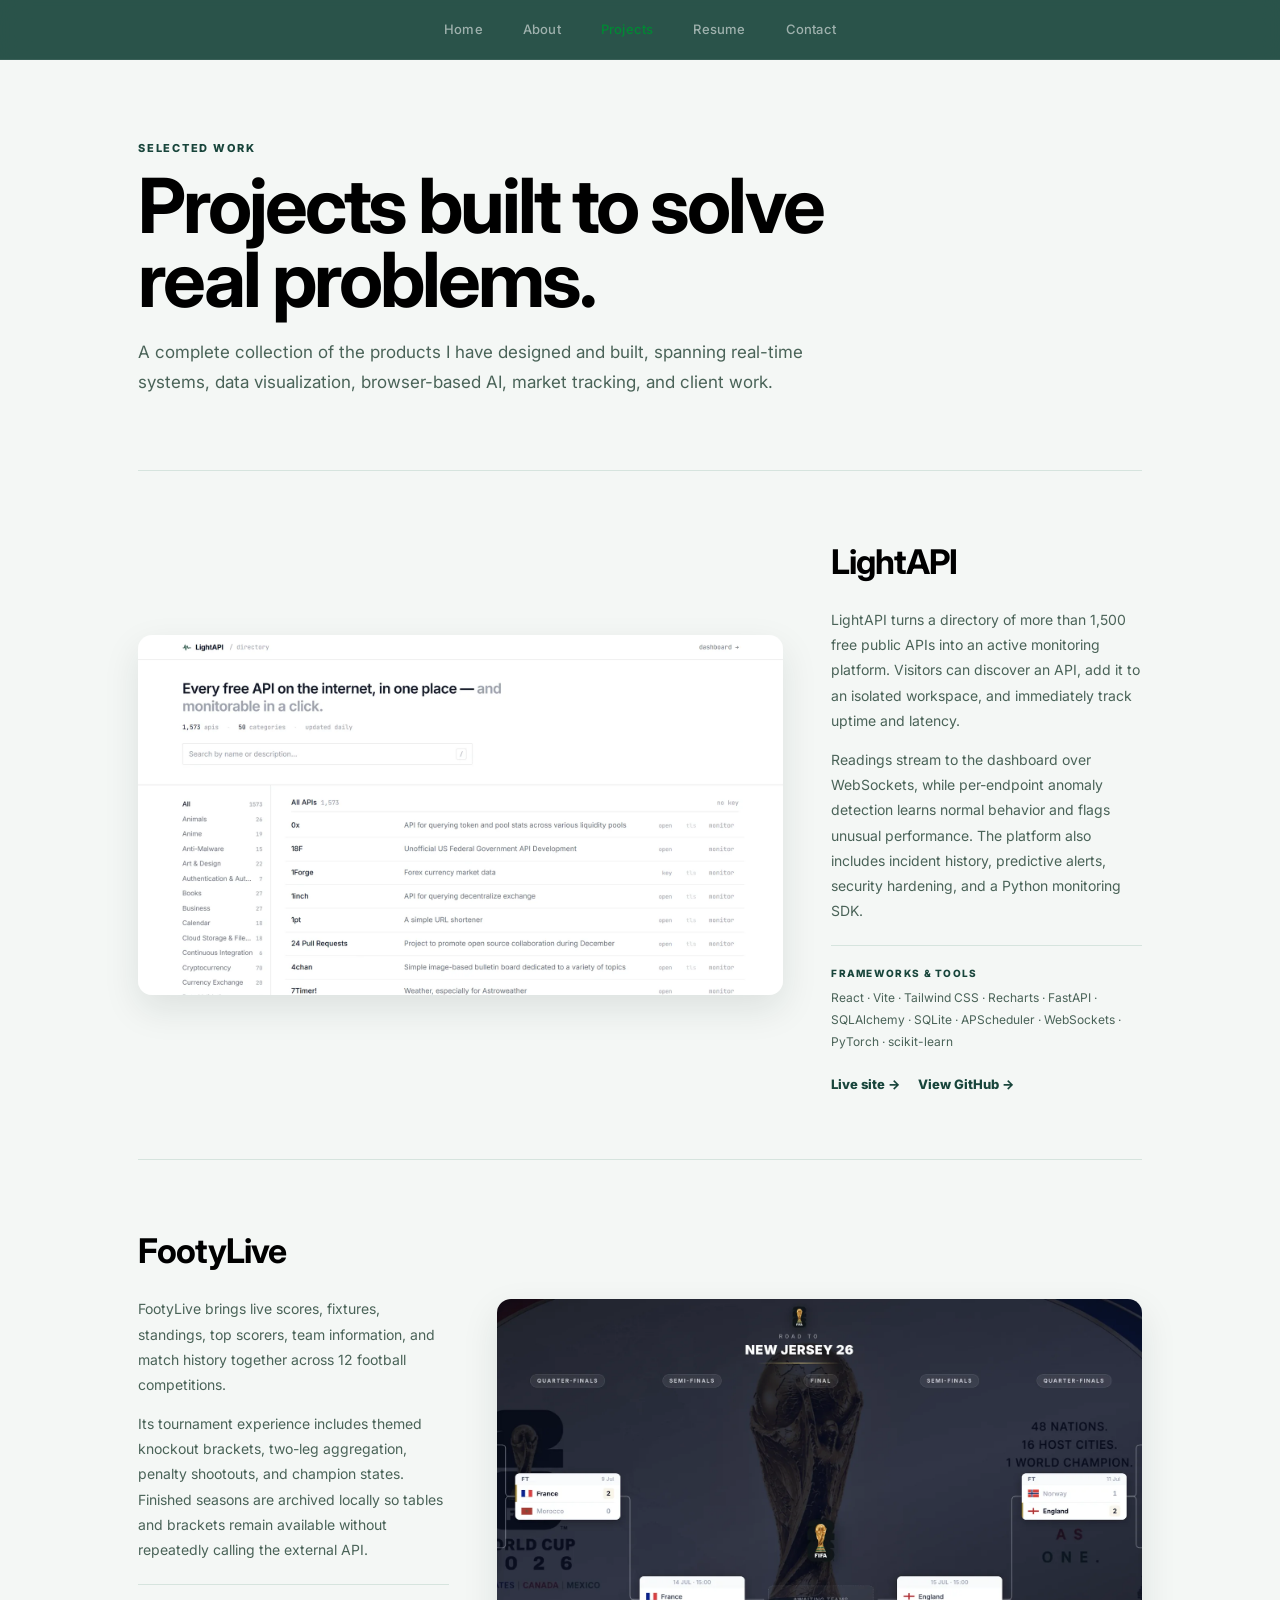
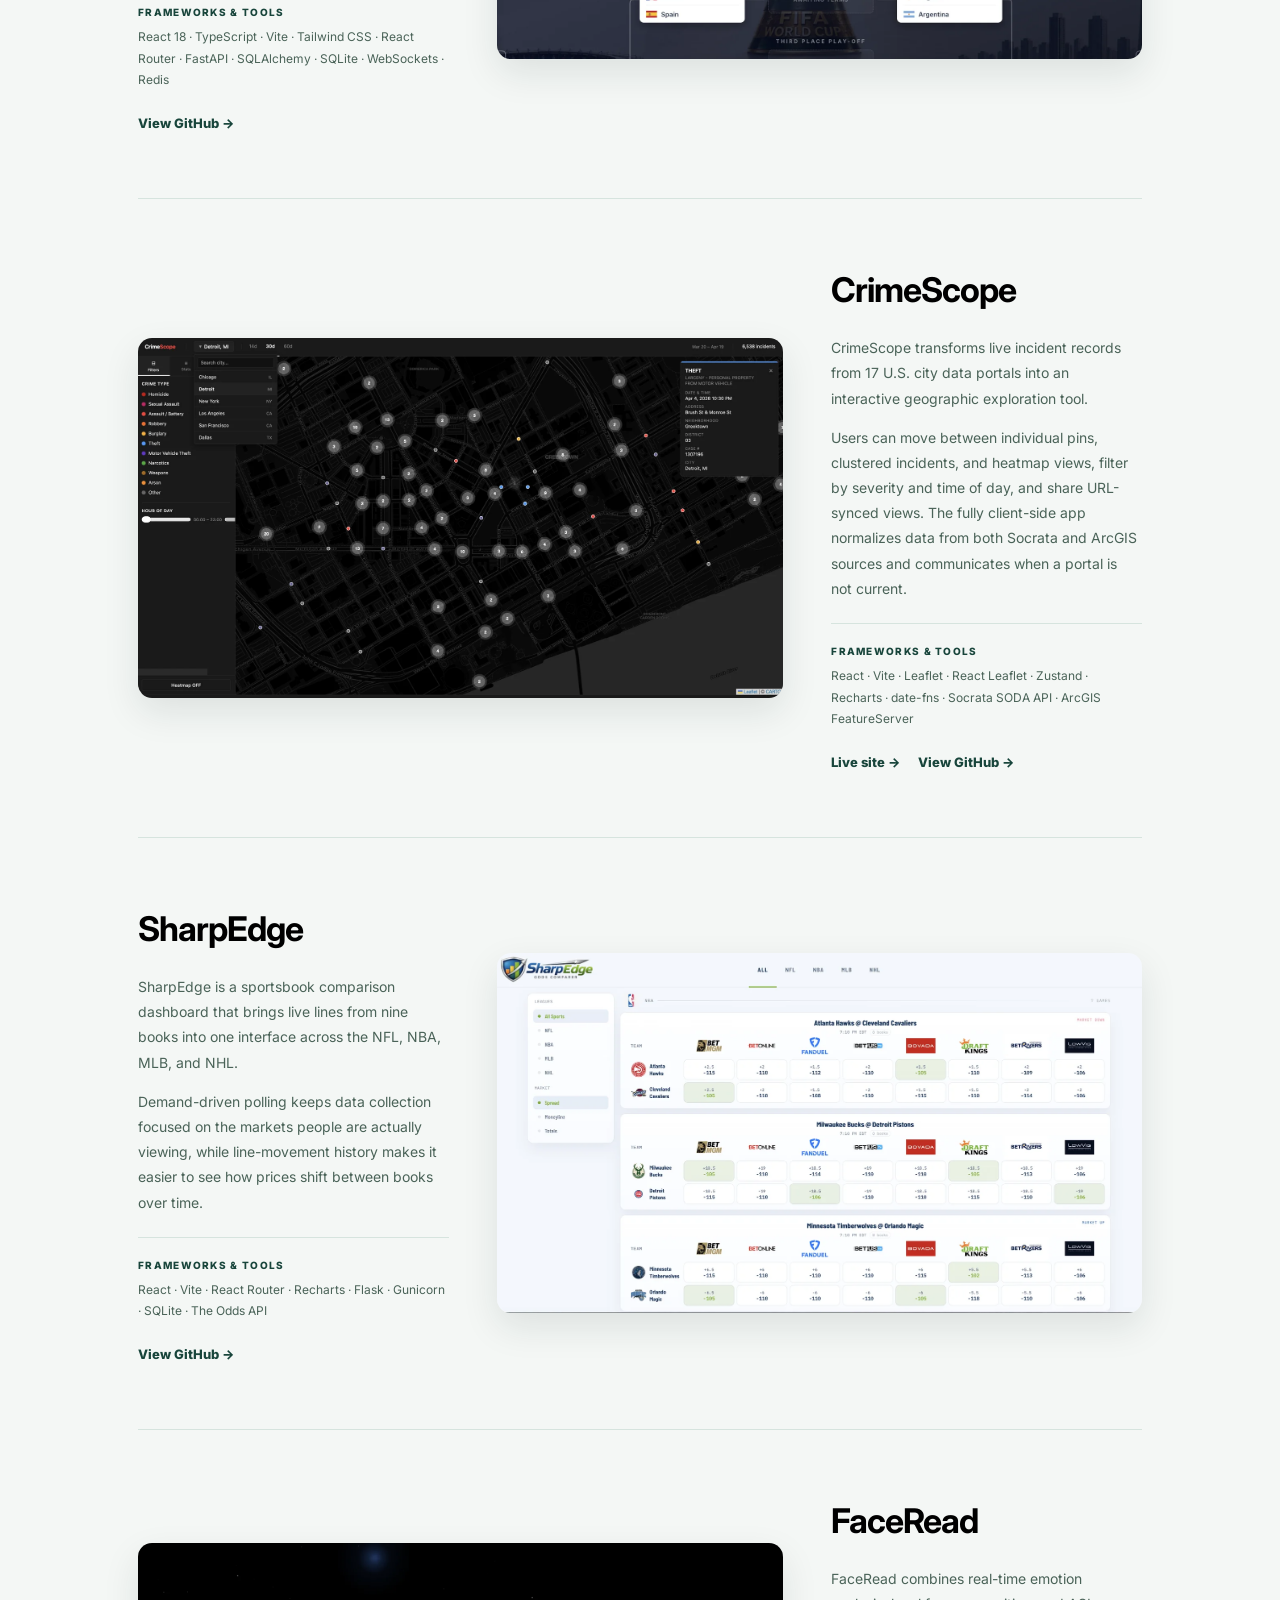
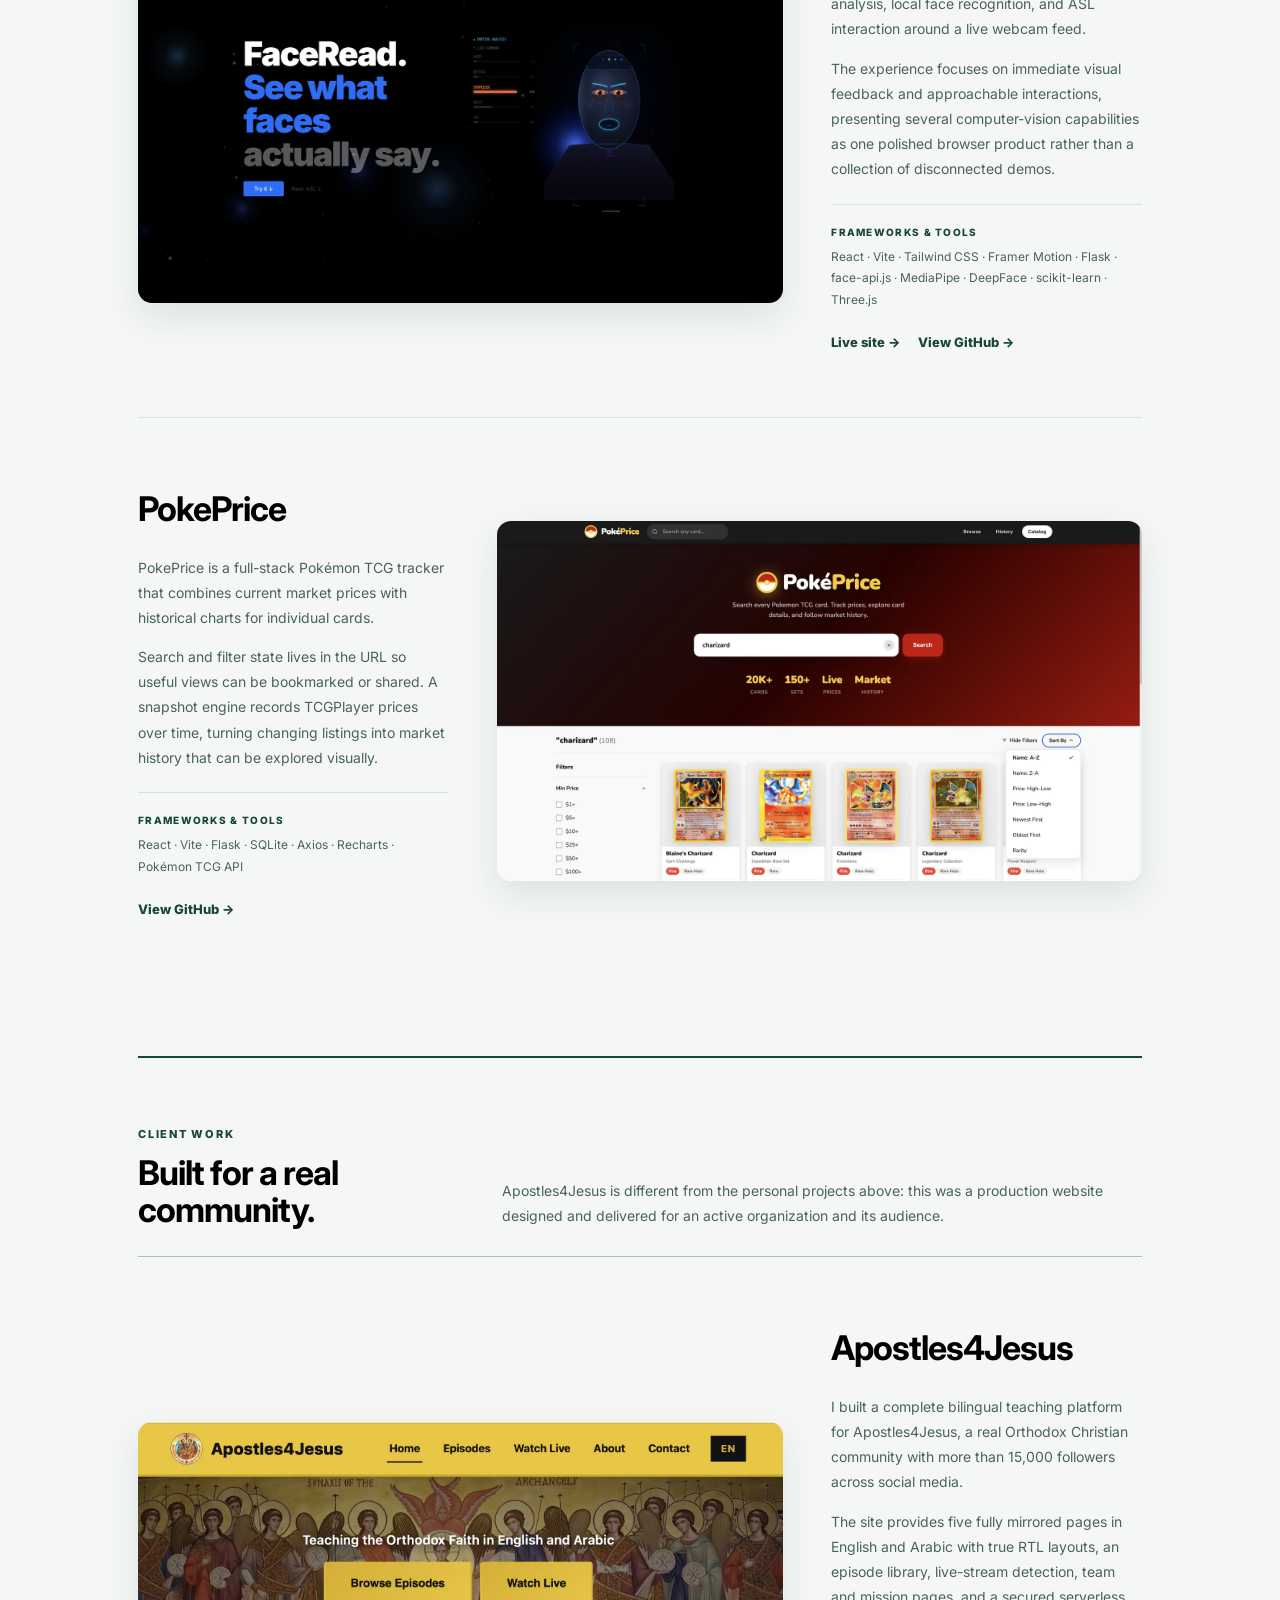
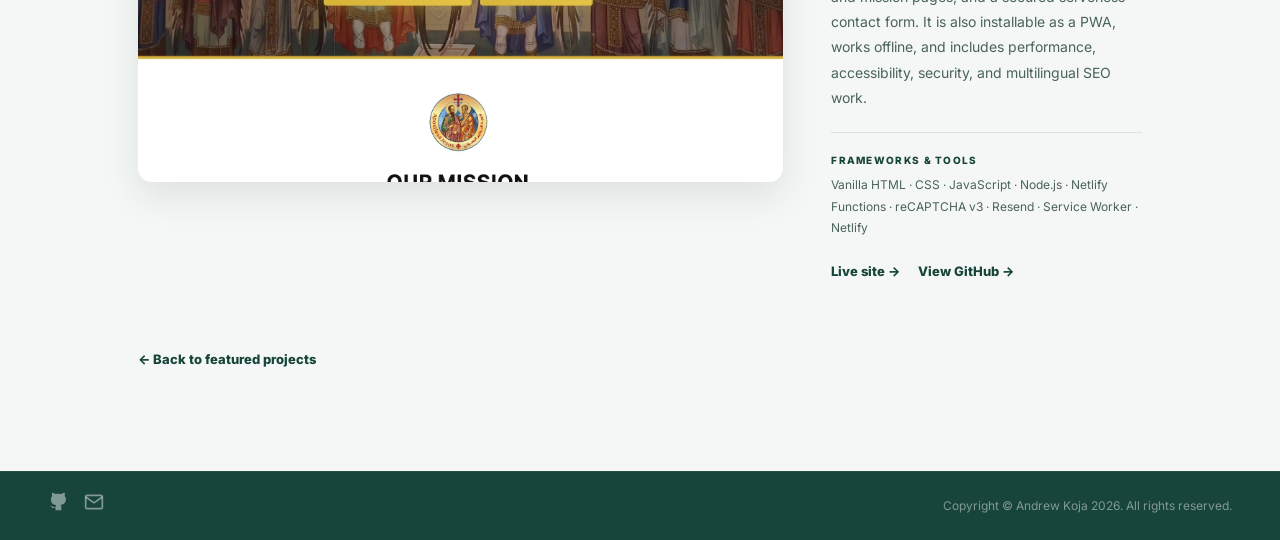
==== projects.html @ 9eedb001 "Refresh portfolio projects and resume" ====
<!DOCTYPE html>
<html lang="en">
<head>
    <meta charset="UTF-8">
    <meta name="viewport" content="width=device-width, initial-scale=1.0">
    <title>Projects | Andrew Koja</title>
    <meta name="description" content="Explore Andrew Koja's full-stack projects, including real-time monitoring, football data, crime visualization, sportsbook tools, browser-based AI, market tracking, and client work.">
    <meta property="og:type" content="website">
    <meta property="og:site_name" content="Andrew Koja Portfolio">
    <meta property="og:title" content="Projects | Andrew Koja">
    <meta property="og:description" content="Detailed case studies covering the products, technical decisions, frameworks, and tools behind Andrew Koja's work.">
    <meta property="og:image" content="https://raw.githubusercontent.com/LightAnd2/AndrewKoja/main/images/lightapi.webp">
    <meta property="og:image:alt" content="LightAPI monitoring dashboard built by Andrew Koja">
    <meta name="twitter:card" content="summary_large_image">
    <meta name="twitter:title" content="Projects | Andrew Koja">
    <meta name="twitter:description" content="Full-stack case studies spanning real-time systems, data visualization, AI, and client work.">
    <meta name="twitter:image" content="https://raw.githubusercontent.com/LightAnd2/AndrewKoja/main/images/lightapi.webp">
    <link rel="icon" type="image/svg+xml" href="favicon.svg">
    <link rel="stylesheet" href="styles.css">
    <link href="https://fonts.googleapis.com/css2?family=Inter:wght@300;400;500;600;700;800;900&display=swap" rel="stylesheet">
</head>
<body>
    <nav>
        <a href="index.html#home" class="nav-link">Home</a>
        <a href="index.html#about" class="nav-link">About</a>
        <a href="projects.html" class="nav-link active">Projects</a>
        <a href="index.html#resume" class="nav-link">Resume</a>
        <a href="index.html#contact" class="nav-link">Contact</a>
    </nav>

    <main class="projects-page">
        <div class="container">
            <header class="projects-page-intro">
                <span class="section-eyebrow">Selected work</span>
                <h1>Projects built to solve real problems.</h1>
                <p>A complete collection of the products I have designed and built, spanning real-time systems, data visualization, browser-based AI, market tracking, and client work.</p>
            </header>

            <div class="project-detail-list">
                <article class="project-detail">
                    <img src="images/lightapi.webp" alt="LightAPI public API directory and monitoring dashboard" loading="lazy" decoding="async">
                    <div class="project-detail-copy">
                        <h2>LightAPI</h2>
                        <p>LightAPI turns a directory of more than 1,500 free public APIs into an active monitoring platform. Visitors can discover an API, add it to an isolated workspace, and immediately track uptime and latency.</p>
                        <p>Readings stream to the dashboard over WebSockets, while per-endpoint anomaly detection learns normal behavior and flags unusual performance. The platform also includes incident history, predictive alerts, security hardening, and a Python monitoring SDK.</p>
                        <p class="project-stack"><strong>Frameworks &amp; tools</strong>React · Vite · Tailwind CSS · Recharts · FastAPI · SQLAlchemy · SQLite · APScheduler · WebSockets · PyTorch · scikit-learn</p>
                        <div class="project-detail-links">
                            <a href="https://lightapi.dev" target="_blank" rel="noopener">Live site &rarr;</a>
                            <a href="https://github.com/LightAnd2/LightAPI" target="_blank" rel="noopener">View GitHub &rarr;</a>
                        </div>
                    </div>
                </article>

                <article class="project-detail">
                    <img src="images/footylive.webp" alt="FootyLive World Cup knockout bracket" loading="lazy" decoding="async">
                    <div class="project-detail-copy">
                        <h2>FootyLive</h2>
                        <p>FootyLive brings live scores, fixtures, standings, top scorers, team information, and match history together across 12 football competitions.</p>
                        <p>Its tournament experience includes themed knockout brackets, two-leg aggregation, penalty shootouts, and champion states. Finished seasons are archived locally so tables and brackets remain available without repeatedly calling the external API.</p>
                        <p class="project-stack"><strong>Frameworks &amp; tools</strong>React 18 · TypeScript · Vite · Tailwind CSS · React Router · FastAPI · SQLAlchemy · SQLite · WebSockets · Redis</p>
                        <div class="project-detail-links">
                            <a href="https://github.com/LightAnd2/FootyLive" target="_blank" rel="noopener">View GitHub &rarr;</a>
                        </div>
                    </div>
                </article>

                <article class="project-detail">
                    <img src="images/crimescope.webp" alt="CrimeScope interactive crime data map" loading="lazy" decoding="async">
                    <div class="project-detail-copy">
                        <h2>CrimeScope</h2>
                        <p>CrimeScope transforms live incident records from 17 U.S. city data portals into an interactive geographic exploration tool.</p>
                        <p>Users can move between individual pins, clustered incidents, and heatmap views, filter by severity and time of day, and share URL-synced views. The fully client-side app normalizes data from both Socrata and ArcGIS sources and communicates when a portal is not current.</p>
                        <p class="project-stack"><strong>Frameworks &amp; tools</strong>React · Vite · Leaflet · React Leaflet · Zustand · Recharts · date-fns · Socrata SODA API · ArcGIS FeatureServer</p>
                        <div class="project-detail-links">
                            <a href="https://crime-scope.vercel.app" target="_blank" rel="noopener">Live site &rarr;</a>
                            <a href="https://github.com/LightAnd2/CrimeScope" target="_blank" rel="noopener">View GitHub &rarr;</a>
                        </div>
                    </div>
                </article>

                <article class="project-detail">
                    <img src="images/sharpedge.webp" alt="SharpEdge sportsbook odds dashboard" loading="lazy" decoding="async">
                    <div class="project-detail-copy">
                        <h2>SharpEdge</h2>
                        <p>SharpEdge is a sportsbook comparison dashboard that brings live lines from nine books into one interface across the NFL, NBA, MLB, and NHL.</p>
                        <p>Demand-driven polling keeps data collection focused on the markets people are actually viewing, while line-movement history makes it easier to see how prices shift between books over time.</p>
                        <p class="project-stack"><strong>Frameworks &amp; tools</strong>React · Vite · React Router · Recharts · Flask · Gunicorn · SQLite · The Odds API</p>
                        <div class="project-detail-links">
                            <a href="https://github.com/LightAnd2/SharpEdge" target="_blank" rel="noopener">View GitHub &rarr;</a>
                        </div>
                    </div>
                </article>

                <article class="project-detail">
                    <img src="images/faceread.webp" alt="FaceRead browser-based AI interface" loading="lazy" decoding="async">
                    <div class="project-detail-copy">
                        <h2>FaceRead</h2>
                        <p>FaceRead combines real-time emotion analysis, local face recognition, and ASL interaction around a live webcam feed.</p>
                        <p>The experience focuses on immediate visual feedback and approachable interactions, presenting several computer-vision capabilities as one polished browser product rather than a collection of disconnected demos.</p>
                        <p class="project-stack"><strong>Frameworks &amp; tools</strong>React · Vite · Tailwind CSS · Framer Motion · Flask · face-api.js · MediaPipe · DeepFace · scikit-learn · Three.js</p>
                        <div class="project-detail-links">
                            <a href="https://face-read.vercel.app" target="_blank" rel="noopener">Live site &rarr;</a>
                            <a href="https://github.com/LightAnd2/FaceRead" target="_blank" rel="noopener">View GitHub &rarr;</a>
                        </div>
                    </div>
                </article>

                <article class="project-detail">
                    <img src="images/pokeprice.webp" alt="PokePrice Pokemon card market tracker" loading="lazy" decoding="async">
                    <div class="project-detail-copy">
                        <h2>PokePrice</h2>
                        <p>PokePrice is a full-stack Pokémon TCG tracker that combines current market prices with historical charts for individual cards.</p>
                        <p>Search and filter state lives in the URL so useful views can be bookmarked or shared. A snapshot engine records TCGPlayer prices over time, turning changing listings into market history that can be explored visually.</p>
                        <p class="project-stack"><strong>Frameworks &amp; tools</strong>React · Vite · Flask · SQLite · Axios · Recharts · Pokémon TCG API</p>
                        <div class="project-detail-links">
                            <a href="https://github.com/LightAnd2/PokePrice" target="_blank" rel="noopener">View GitHub &rarr;</a>
                        </div>
                    </div>
                </article>

                <div class="client-work-heading">
                    <span class="section-eyebrow">Client work</span>
                    <h2>Built for a real community.</h2>
                    <p>Apostles4Jesus is different from the personal projects above: this was a production website designed and delivered for an active organization and its audience.</p>
                </div>

                <article class="project-detail client-work">
                    <img src="images/apostles4jesus.webp" alt="Apostles4Jesus bilingual Orthodox teaching website" loading="lazy" decoding="async">
                    <div class="project-detail-copy">
                        <h2>Apostles4Jesus</h2>
                        <p>I built a complete bilingual teaching platform for Apostles4Jesus, a real Orthodox Christian community with more than 15,000 followers across social media.</p>
                        <p>The site provides five fully mirrored pages in English and Arabic with true RTL layouts, an episode library, live-stream detection, team and mission pages, and a secured serverless contact form. It is also installable as a PWA, works offline, and includes performance, accessibility, security, and multilingual SEO work.</p>
                        <p class="project-stack"><strong>Frameworks &amp; tools</strong>Vanilla HTML · CSS · JavaScript · Node.js · Netlify Functions · reCAPTCHA v3 · Resend · Service Worker · Netlify</p>
                        <div class="project-detail-links">
                            <a href="https://apostles4jesus.com" target="_blank" rel="noopener">Live site &rarr;</a>
                            <a href="https://github.com/LightAnd2/A4J" target="_blank" rel="noopener">View GitHub &rarr;</a>
                        </div>
                    </div>
                </article>
            </div>

            <a href="index.html#projects" class="back-home-link">&larr; Back to featured projects</a>
        </div>
    </main>

    <footer>
        <div class="footer-socials">
            <a href="https://github.com/LightAnd2" target="_blank" rel="noopener" aria-label="GitHub">
                <svg width="20" height="20" viewBox="0 0 24 24" fill="currentColor"><path d="M9 19c-5 1.5-5-2.5-7-3m14 6v-3.87a3.37 3.37 0 0 0-.94-2.61c3.14-.35 6.44-1.54 6.44-7A5.44 5.44 0 0 0 20 4.77 5.07 5.07 0 0 0 19.91 1S18.73.65 16 2.48a13.38 13.38 0 0 0-7 0C6.27.65 5.09 1 5.09 1A5.07 5.07 0 0 0 5 4.77a5.44 5.44 0 0 0-1.5 3.78c0 5.42 3.3 6.61 6.44 7A3.37 3.37 0 0 0 9 18.13V22"/></svg>
            </a>
            <a href="mailto:kojaandrew0@gmail.com" aria-label="Email">
                <svg width="20" height="20" viewBox="0 0 24 24" fill="none" stroke="currentColor" stroke-width="2"><path d="M4 4h16c1.1 0 2 .9 2 2v12c0 1.1-.9 2-2 2H4c-1.1 0-2-.9-2-2V6c0-1.1.9-2 2-2z"/><polyline points="22,6 12,13 2,6"/></svg>
            </a>
        </div>
        <p>Copyright &copy; Andrew Koja 2026. All rights reserved.</p>
    </footer>

    <script>window.va = window.va || function () { (window.vaq = window.vaq || []).push(arguments); };</script>
    <script defer src="/_vercel/insights/script.js"></script>
</body>
</html>
---- styles.css ----
* {
    margin: 0;
    padding: 0;
    box-sizing: border-box;
}

:root {
    --bg: #ffffff;
    --surface: #f4f7f5;
    --border: #d6e4de;
    --text: #000000;
    --muted: #4a6358;
    --soft: #8aab9e;
    --accent: #18453b;
    --accent-light: #008934;
    --accent-mid: #0b9a6d;
    --accent-bright: #7bbd00;
    --hero-bg: #18453b;
    --dark-section: #18453b;
}

html { scroll-behavior: smooth; }

body {
    font-family: 'Inter', -apple-system, sans-serif;
    background: var(--bg);
    color: var(--text);
    line-height: 1.6;
    -webkit-font-smoothing: antialiased;
}

nav {
    position: fixed;
    top: 0;
    width: 100%;
    display: flex;
    justify-content: center;
    align-items: center;
    gap: 40px;
    padding: 0 48px;
    height: 60px;
    background: rgba(24, 69, 59, 0.92);
    backdrop-filter: blur(14px);
    border-bottom: 1px solid rgba(255,255,255,0.08);
    z-index: 100;
}

.nav-link {
    font-size: 13px;
    font-weight: 500;
    color: rgba(255,255,255,0.55);
    text-decoration: none;
    transition: color 0.15s;
    letter-spacing: 0.2px;
}

.nav-link:hover { color: #fff; }
.nav-link.active { color: var(--accent-light); }

.hero {
    position: relative;
    height: 85vh;
    display: flex;
    align-items: center;
    justify-content: center;
    background: var(--dark-section);
    overflow: hidden;
}

.hero-orb {
    position: absolute;
    border-radius: 50%;
    filter: blur(90px);
    opacity: 0.28;
    pointer-events: none;
}

.hero-orb-1 {
    width: 560px;
    height: 560px;
    background: radial-gradient(circle, #0b9a6d, transparent 70%);
    top: -140px;
    right: -80px;
    animation: orb-drift-1 12s ease-in-out infinite;
}

.hero-orb-2 {
    width: 480px;
    height: 480px;
    background: radial-gradient(circle, #008934, transparent 70%);
    bottom: -100px;
    left: -60px;
    animation: orb-drift-2 15s ease-in-out infinite;
}

.hero-orb-3 {
    width: 320px;
    height: 320px;
    background: radial-gradient(circle, #7bbd00, transparent 70%);
    top: 50%;
    left: 50%;
    transform: translate(-50%, -50%);
    animation: orb-drift-3 10s ease-in-out infinite;
    opacity: 0.12;
}

@keyframes orb-drift-1 {
    0%, 100% { transform: translate(0, 0) scale(1); }
    40%       { transform: translate(-40px, 50px) scale(1.08); }
    70%       { transform: translate(30px, -30px) scale(0.94); }
}

@keyframes orb-drift-2 {
    0%, 100% { transform: translate(0, 0) scale(1); }
    35%       { transform: translate(50px, -40px) scale(1.1); }
    65%       { transform: translate(-25px, 30px) scale(0.92); }
}

@keyframes orb-drift-3 {
    0%, 100% { transform: translate(-50%, -50%) scale(1); }
    50%       { transform: translate(-50%, -50%) scale(1.3); }
}

.cursor {
    display: inline-block;
    color: var(--accent-light);
    font-weight: 300;
    animation: blink 0.75s step-end infinite;
    margin-left: 1px;
}

@keyframes blink {
    0%, 100% { opacity: 1; }
    50%       { opacity: 0; }
}

.hero-content {
    position: relative;
    z-index: 1;
    text-align: center;
    padding: 0 24px;
}

.hero-greeting {
    font-size: clamp(36px, 5vw, 64px);
    font-weight: 700;
    color: #fff;
    margin-bottom: 4px;
    letter-spacing: -1.5px;
    line-height: 1.1;
}

.accent { color: var(--accent-light); }

.hero-title {
    font-size: clamp(36px, 5vw, 64px);
    font-weight: 700;
    color: #fff;
    margin-bottom: 44px;
    letter-spacing: -1.5px;
    line-height: 1.1;
}

.hero-btn {
    display: inline-block;
    font-size: 14px;
    font-weight: 600;
    color: var(--accent-light);
    text-decoration: none;
    border: 1.5px solid var(--accent-light);
    padding: 12px 32px;
    border-radius: 4px;
    transition: background 0.2s, color 0.2s;
    letter-spacing: 0.2px;
}

.hero-btn:hover {
    background: var(--accent-light);
    color: #fff;
}

.container {
    max-width: 1100px;
    margin: 0 auto;
    padding: 0 48px;
}

.section-title {
    font-size: 36px;
    font-weight: 800;
    letter-spacing: -1px;
    margin-bottom: 48px;
    display: flex;
    align-items: center;
    gap: 14px;
}

.about {
    padding: 100px 0;
    background: var(--surface);
}

.about-statement {
    font-size: 17px;
    font-weight: 400;
    line-height: 1.85;
    color: var(--muted);
    max-width: 680px;
    margin-bottom: 56px;
}

.about-statement em {
    font-style: normal;
    font-weight: 600;
    color: var(--text);
}

.about-stats {
    display: grid;
    grid-template-columns: repeat(4, 1fr);
    gap: 16px;
    margin-bottom: 72px;
}

.stat-card {
    background: var(--surface);
    border: 1px solid var(--border);
    border-radius: 14px;
    padding: 28px 24px;
}

.stat-num {
    font-size: 36px;
    font-weight: 900;
    letter-spacing: -1.5px;
    color: var(--accent);
    display: block;
    margin-bottom: 4px;
}

.stat-label {
    font-size: 13px;
    color: var(--muted);
    font-weight: 500;
}

.skills-section {
    display: flex;
    flex-direction: column;
    gap: 32px;
}

.skill-group-label {
    display: block;
    font-size: 11px;
    font-weight: 700;
    letter-spacing: 1.5px;
    text-transform: uppercase;
    color: var(--soft);
    margin-bottom: 14px;
}

.skills-row {
    display: flex;
    flex-wrap: wrap;
    gap: 10px;
}

.skill-card {
    display: flex;
    align-items: center;
    gap: 10px;
    padding: 10px 16px;
    background: var(--surface);
    border: 1px solid var(--border);
    border-radius: 8px;
    transition: transform 0.15s, border-color 0.15s;
}

.skill-card:hover {
    transform: translateY(-2px);
    border-color: var(--accent);
}

.skill-card img {
    width: 22px;
    height: 22px;
}

.skill-card span {
    font-size: 13px;
    font-weight: 600;
    color: var(--text);
}

.projects {
    padding: 100px 0;
    background: var(--surface);
}

.projects-heading {
    display: grid;
    grid-template-columns: 1fr minmax(280px, 480px);
    gap: 48px;
    align-items: end;
    margin-bottom: 36px;
}

.projects-heading .section-title { margin-bottom: 0; }

.section-eyebrow {
    display: block;
    margin-bottom: 8px;
    color: var(--accent);
    font-size: 11px;
    font-weight: 800;
    letter-spacing: 0.16em;
    text-transform: uppercase;
}

.projects-heading p {
    color: var(--muted);
    font-size: 15px;
    line-height: 1.7;
}

.featured-work {
    width: 100%;
    max-width: 1100px;
    margin: 0 auto;
    padding: 0 48px;
}

.featured-list {
    display: flex;
    flex-direction: column;
    gap: 72px;
}

.featured-project {
    display: grid;
    grid-template-columns: minmax(0, 1.35fr) minmax(260px, 0.65fr);
    gap: 48px;
    align-items: center;
    padding-top: 36px;
    border-top: 1px solid var(--border);
}

.featured-project:nth-child(even) {
    grid-template-columns: minmax(260px, 0.65fr) minmax(0, 1.35fr);
}

.featured-project:nth-child(even) img { order: 2; }
.featured-project:nth-child(even) .featured-project-copy { order: 1; }

.featured-project img {
    width: 100%;
    height: 360px;
    border-radius: 14px;
    object-fit: cover;
    object-position: top;
    display: block;
    box-shadow: 0 16px 40px rgba(22, 42, 36, 0.12);
}

.featured-project-copy {
    display: flex;
    flex-direction: column;
    align-items: flex-start;
    gap: 14px;
}

.featured-project-copy h3 {
    font-size: clamp(28px, 3vw, 40px);
    font-weight: 800;
    color: var(--text);
    letter-spacing: -1px;
    line-height: 1;
}

.featured-project-copy p {
    font-size: 14px;
    color: var(--muted);
    line-height: 1.8;
}

.featured-project-copy > a,
.card-links a {
    font-size: 13px;
    font-weight: 700;
    color: var(--accent);
    text-decoration: none;
    transition: opacity 0.15s;
}

.featured-project-copy > a:hover,
.card-links a:hover { opacity: 0.7; }

.card-links {
    display: flex;
    gap: 14px;
    margin-top: 2px;
}

.all-projects-link {
    display: inline-flex;
    align-items: center;
    gap: 12px;
    margin-top: 54px;
    color: var(--accent);
    font-size: 14px;
    font-weight: 800;
    text-decoration: none;
}

.all-projects-link span {
    transition: transform 0.2s ease;
}

.all-projects-link:hover span { transform: translateX(5px); }

.projects-page {
    min-height: 100vh;
    padding: 140px 0 100px;
    background: var(--surface);
}

.projects-page-intro {
    max-width: 720px;
    margin-bottom: 72px;
}

.projects-page-intro h1 {
    margin: 10px 0 20px;
    font-size: clamp(44px, 7vw, 76px);
    line-height: 0.98;
    letter-spacing: -3px;
}

.projects-page-intro p {
    color: var(--muted);
    font-size: 17px;
    line-height: 1.8;
}

.project-detail-list {
    display: flex;
    flex-direction: column;
}

.project-detail {
    display: grid;
    grid-template-columns: minmax(0, 1.35fr) minmax(260px, 0.65fr);
    gap: 48px;
    align-items: center;
    padding: 64px 0;
    border-top: 1px solid var(--border);
}

.project-detail:nth-of-type(even) {
    grid-template-columns: minmax(260px, 0.65fr) minmax(0, 1.35fr);
}

.project-detail:nth-of-type(even) img { order: 2; }
.project-detail:nth-of-type(even) .project-detail-copy { order: 1; }

.project-detail img {
    width: 100%;
    height: 360px;
    border-radius: 14px;
    object-fit: cover;
    object-position: top;
    justify-self: center;
    box-shadow: 0 14px 36px rgba(22, 42, 36, 0.1);
}

.client-work-heading {
    display: grid;
    grid-template-columns: minmax(260px, 0.65fr) minmax(0, 1.35fr);
    column-gap: 56px;
    align-items: end;
    margin-top: 72px;
    padding: 68px 0 28px;
    border-top: 2px solid var(--accent);
}

.client-work-heading .section-eyebrow {
    grid-column: 1;
    margin-bottom: 10px;
}

.client-work-heading h2 {
    grid-column: 1;
    font-size: 34px;
    line-height: 1.1;
    letter-spacing: -1px;
}

.client-work-heading p {
    grid-column: 2;
    grid-row: 1 / span 2;
    color: var(--muted);
    font-size: 14px;
    line-height: 1.8;
}

.project-detail.client-work {
    border-top-color: rgba(24, 69, 59, 0.32);
}

.project-detail-copy h2 {
    margin: 0 0 18px;
    font-size: 34px;
    letter-spacing: -1px;
}

.project-detail-copy p {
    margin-bottom: 14px;
    color: var(--muted);
    font-size: 14px;
    line-height: 1.8;
}

.project-detail-copy .project-stack {
    margin: 22px 0;
    padding-top: 18px;
    border-top: 1px solid var(--border);
    color: var(--muted);
    font-size: 12px;
    line-height: 1.8;
}

.project-stack strong {
    display: block;
    margin-bottom: 5px;
    color: var(--accent);
    font-size: 10px;
    font-weight: 800;
    letter-spacing: 0.13em;
    text-transform: uppercase;
}

.project-detail-links {
    display: flex;
    gap: 18px;
}

.project-detail-links a,
.back-home-link {
    color: var(--accent);
    font-size: 13px;
    font-weight: 800;
    text-decoration: none;
}

.resume-section {
    padding: 100px 0;
    background: var(--surface);
}

.resume-embed-wrap {
    width: 100%;
    height: 860px;
    border-radius: 12px;
    overflow: hidden;
    border: 1px solid var(--border);
    margin-bottom: 28px;
    box-shadow: 0 4px 24px rgba(0,0,0,0.07);
}

.resume-embed {
    width: 100%;
    height: 100%;
    border: none;
    display: block;
}

.resume-download-btn {
    display: inline-block;
    font-size: 14px;
    font-weight: 700;
    color: #fff;
    background: var(--accent);
    text-decoration: none;
    padding: 14px 32px;
    border-radius: 8px;
    transition: opacity 0.15s;
    letter-spacing: -0.2px;
}

.resume-download-btn:hover { opacity: 0.75; }

.contact {
    background: var(--dark-section);
    padding: 100px 0;
}

.contact-title {
    color: #fff;
}

.contact-inner {
    display: grid;
    grid-template-columns: 1fr 1fr;
    gap: 64px;
    align-items: start;
    margin-top: 0;
}

.contact-form {
    display: flex;
    flex-direction: column;
    gap: 12px;
}

.form-row {
    display: grid;
    grid-template-columns: 1fr 1fr;
    gap: 12px;
}

.contact-form input,
.contact-form textarea {
    width: 100%;
    background: rgba(255,255,255,0.08);
    border: 1px solid rgba(255,255,255,0.15);
    border-radius: 8px;
    padding: 12px 16px;
    font-size: 14px;
    font-family: inherit;
    color: #fff;
    outline: none;
    transition: border-color 0.15s;
}

.contact-form input::placeholder,
.contact-form textarea::placeholder {
    color: rgba(255,255,255,0.3);
}

.contact-form input:focus,
.contact-form textarea:focus {
    border-color: rgba(255,255,255,0.3);
}

.contact-form textarea { resize: vertical; }

.contact-form button {
    background: var(--accent-light);
    color: #fff;
    border: none;
    border-radius: 8px;
    padding: 13px 28px;
    font-size: 14px;
    font-weight: 700;
    font-family: inherit;
    cursor: pointer;
    transition: opacity 0.15s;
    align-self: flex-start;
}

.contact-form button:hover { opacity: 0.85; }

.contact-aside {
    padding-top: 4px;
}

.contact-aside p {
    font-size: 16px;
    color: #888;
    line-height: 1.75;
    margin-bottom: 28px;
    max-width: 360px;
}

.contact-links {
    display: flex;
    flex-direction: column;
    gap: 10px;
}

.contact-links a {
    font-size: 14px;
    font-weight: 500;
    color: #fff;
    text-decoration: none;
    transition: color 0.15s;
    display: flex;
    align-items: center;
    gap: 10px;
}

.contact-links a:hover { color: rgba(255,255,255,0.55); }

footer {
    background: var(--dark-section);
    border-top: 1px solid rgba(255,255,255,0.06);
    padding: 20px 48px;
    display: flex;
    justify-content: space-between;
    align-items: center;
}

footer p {
    font-size: 12px;
    color: rgba(255,255,255,0.45);
}

.footer-socials {
    display: flex;
    gap: 16px;
}

.footer-socials a {
    color: rgba(255,255,255,0.45);
    transition: color 0.15s;
}

.footer-socials a:hover { color: #fff; }

@media (max-width: 768px) {
    nav { gap: 24px; padding: 0 20px; }

    .container { padding: 0 20px; }

    .about { padding: 72px 0; }

    .about-grid {
        grid-template-columns: 1fr;
        gap: 36px;
    }

    .about-img { max-width: 100%; height: 260px; }

    .skills-grid { grid-template-columns: repeat(3, 1fr); }

    .projects { padding: 72px 0; }

    .projects-heading {
        grid-template-columns: 1fr;
        gap: 14px;
        margin-bottom: 28px;
    }

    .featured-work { padding: 0 20px; }

    .featured-list { gap: 56px; }

    .featured-project,
    .featured-project:nth-child(even) {
        grid-template-columns: 1fr;
        gap: 24px;
    }

    .featured-project:nth-child(even) img,
    .featured-project:nth-child(even) .featured-project-copy { order: initial; }

    .featured-project img { height: 230px; }

    .projects-page { padding: 110px 0 72px; }

    .projects-page-intro { margin-bottom: 44px; }

    .project-detail,
    .project-detail:nth-of-type(even) {
        grid-template-columns: 1fr;
        gap: 28px;
        padding: 46px 0;
    }

    .project-detail:nth-of-type(even) img,
    .project-detail:nth-of-type(even) .project-detail-copy { order: initial; }

    .project-detail img {
        height: 230px;
    }

    .client-work-heading {
        grid-template-columns: 1fr;
        gap: 12px;
        margin-top: 44px;
        padding: 48px 0 20px;
    }

    .client-work-heading .section-eyebrow,
    .client-work-heading h2,
    .client-work-heading p {
        grid-column: 1;
        grid-row: auto;
    }

    .resume-section { padding: 72px 0; }

    .resume-embed-wrap { height: 500px; }

    .contact { padding: 72px 0; }

    .contact-inner {
        grid-template-columns: 1fr;
        gap: 40px;
    }

    .form-row { grid-template-columns: 1fr; }

    footer {
        flex-direction: column;
        gap: 12px;
        text-align: center;
        padding: 20px;
    }
}
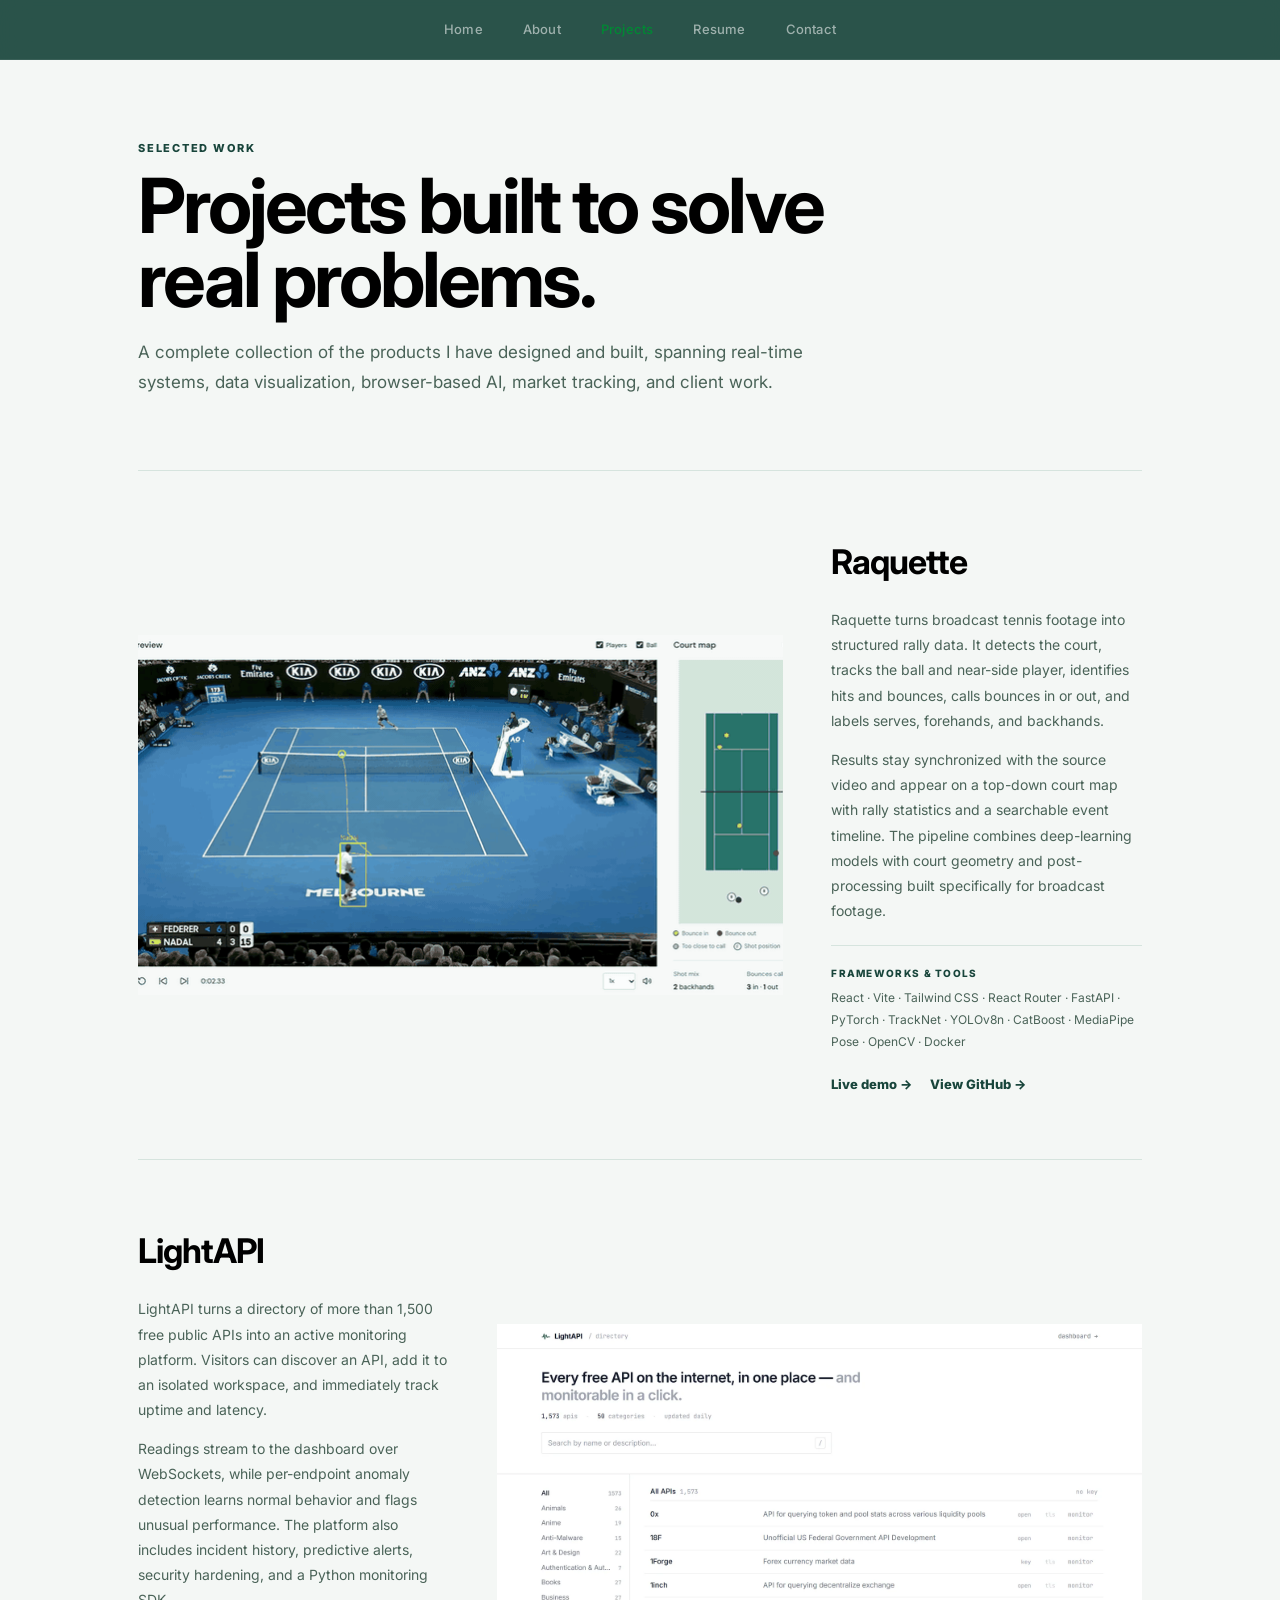
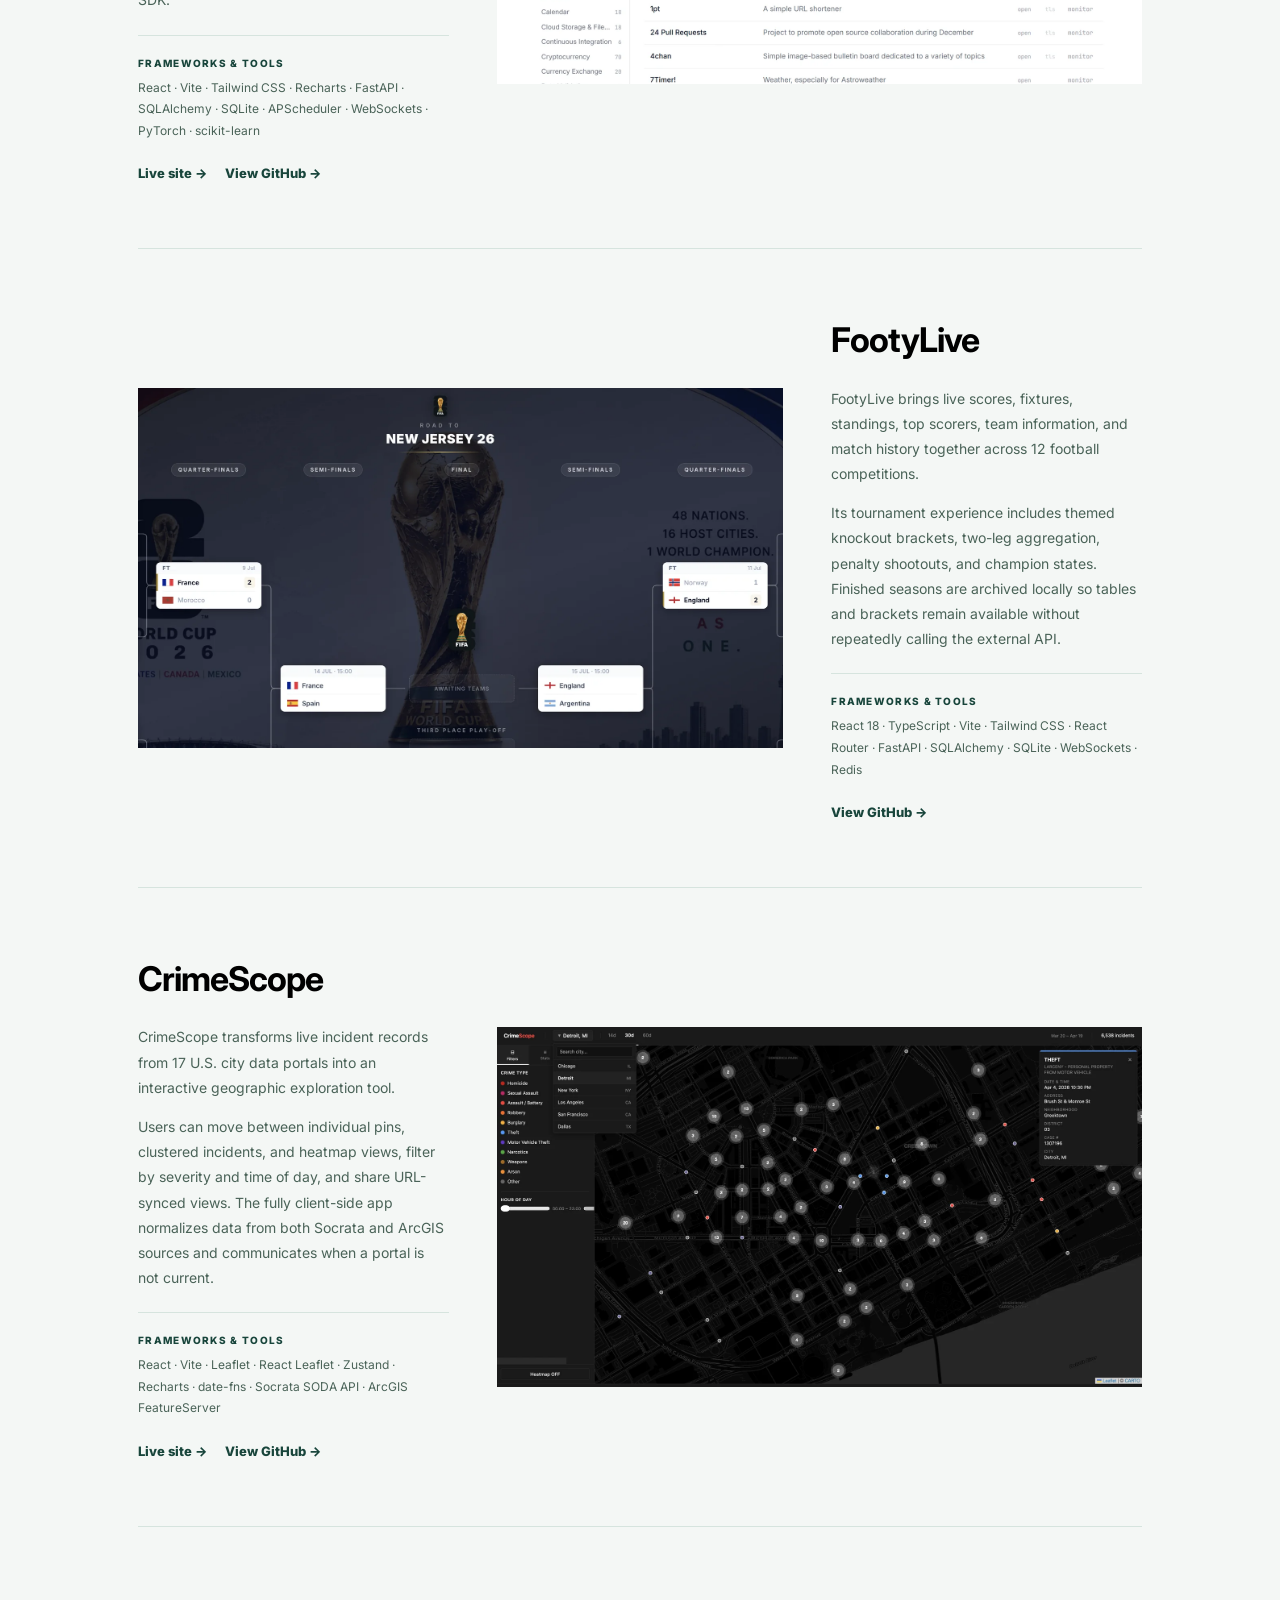
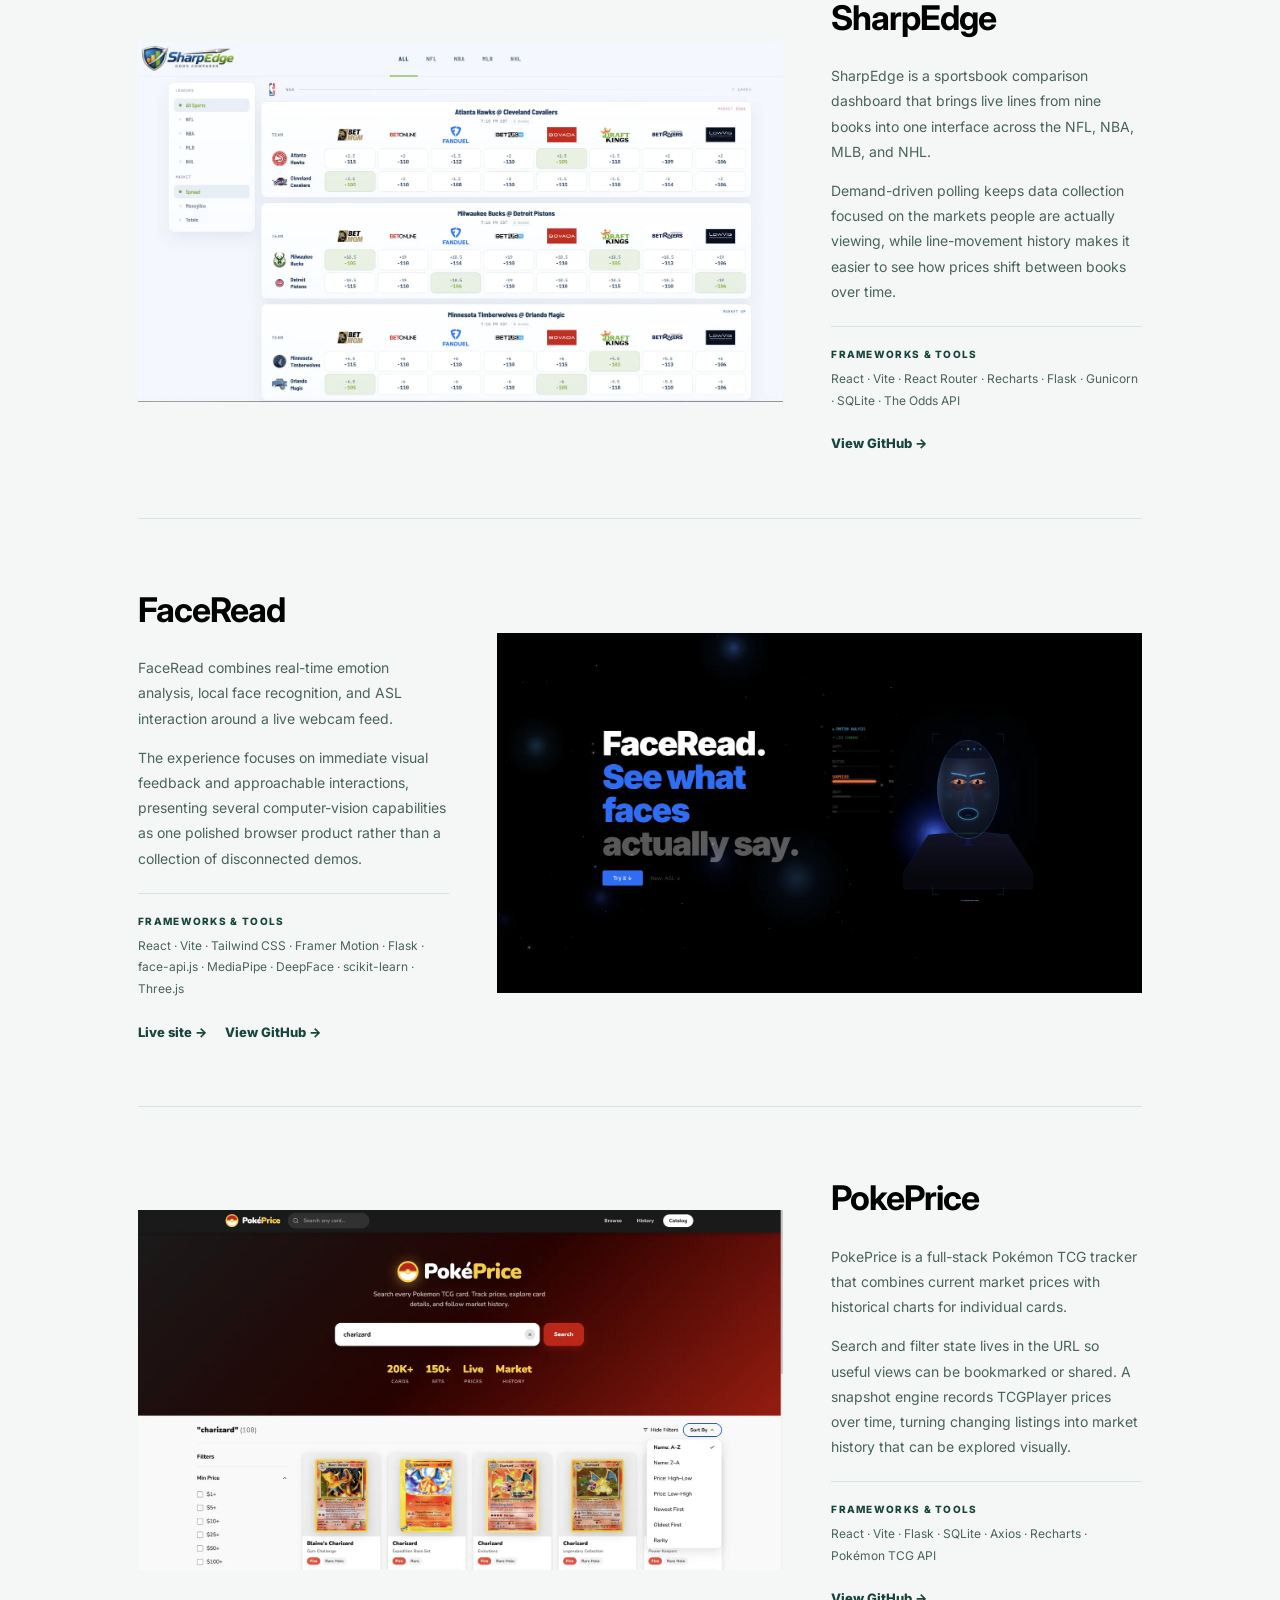
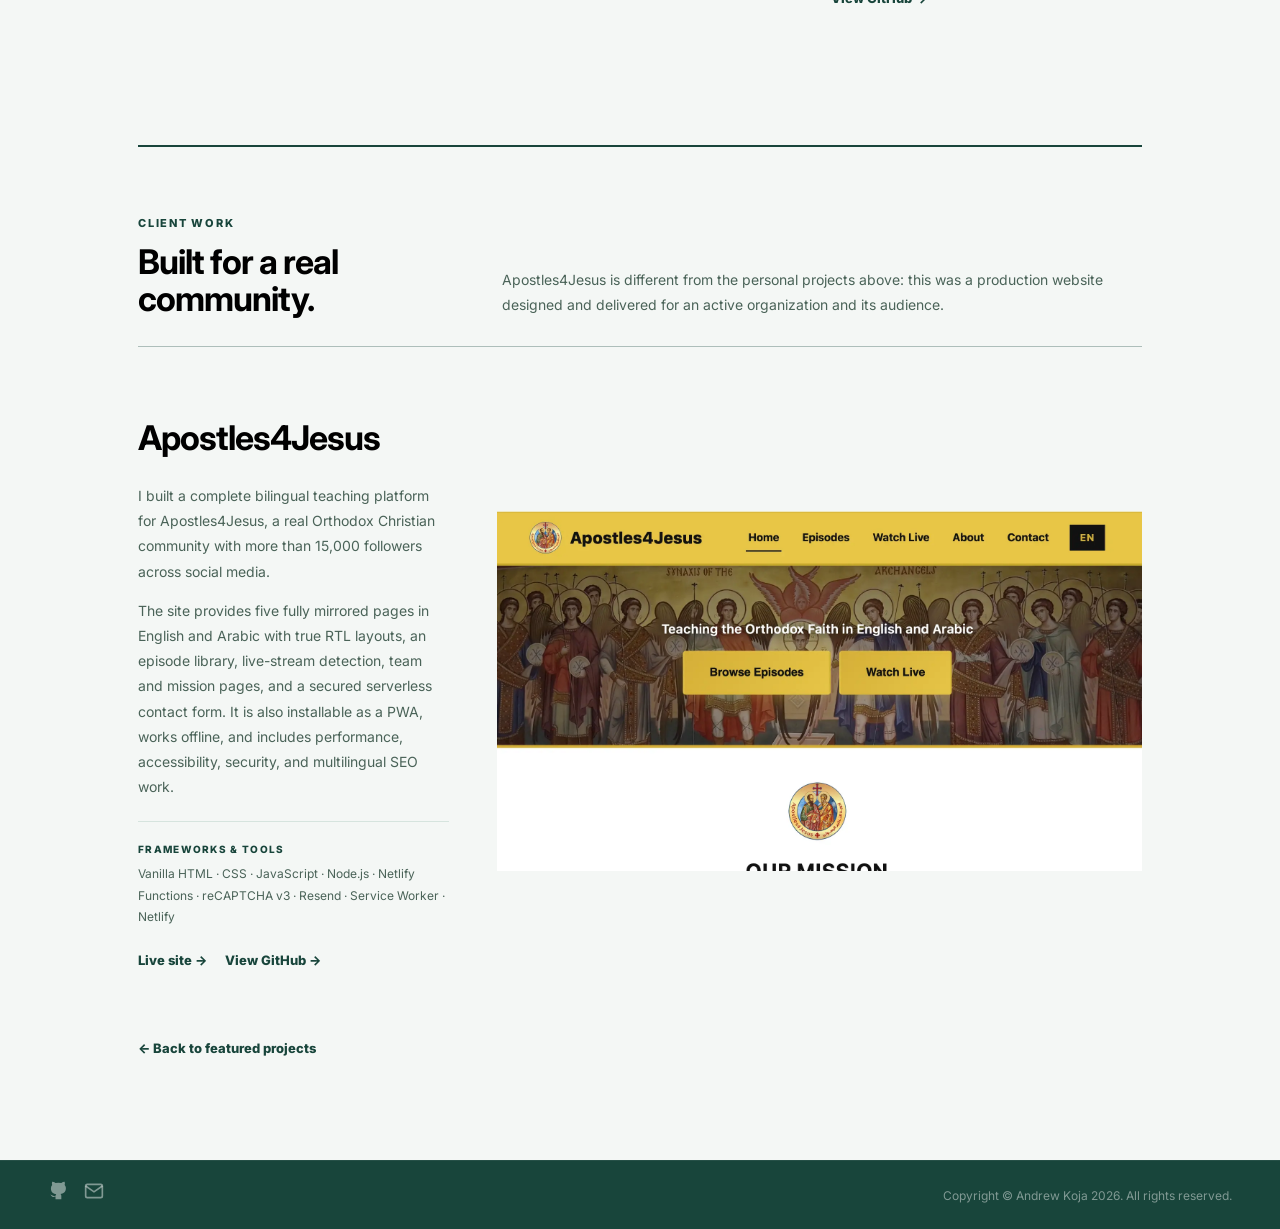
==== commit 80f91219: "Feature Raquette and update portfolio" ====
--- a/projects.html
+++ b/projects.html
@@ -4,19 +4,19 @@
     <meta charset="UTF-8">
     <meta name="viewport" content="width=device-width, initial-scale=1.0">
     <title>Projects | Andrew Koja</title>
-    <meta name="description" content="Explore Andrew Koja's full-stack projects, including real-time monitoring, football data, crime visualization, sportsbook tools, browser-based AI, market tracking, and client work.">
+    <meta name="description" content="Explore Andrew Koja's full-stack projects, including AI tennis analysis, real-time monitoring, football data, crime visualization, browser-based AI, market tracking, and client work.">
     <meta property="og:type" content="website">
     <meta property="og:site_name" content="Andrew Koja Portfolio">
     <meta property="og:title" content="Projects | Andrew Koja">
     <meta property="og:description" content="Detailed case studies covering the products, technical decisions, frameworks, and tools behind Andrew Koja's work.">
-    <meta property="og:image" content="https://raw.githubusercontent.com/LightAnd2/AndrewKoja/main/images/lightapi.webp">
-    <meta property="og:image:alt" content="LightAPI monitoring dashboard built by Andrew Koja">
+    <meta property="og:image" content="https://raw.githubusercontent.com/LightAnd2/AndrewKoja/main/images/raquette.gif">
+    <meta property="og:image:alt" content="Raquette AI tennis rally analysis dashboard built by Andrew Koja">
     <meta name="twitter:card" content="summary_large_image">
     <meta name="twitter:title" content="Projects | Andrew Koja">
     <meta name="twitter:description" content="Full-stack case studies spanning real-time systems, data visualization, AI, and client work.">
-    <meta name="twitter:image" content="https://raw.githubusercontent.com/LightAnd2/AndrewKoja/main/images/lightapi.webp">
+    <meta name="twitter:image" content="https://raw.githubusercontent.com/LightAnd2/AndrewKoja/main/images/raquette.gif">
     <link rel="icon" type="image/svg+xml" href="favicon.svg">
-    <link rel="stylesheet" href="styles.css">
+    <link rel="stylesheet" href="styles.css?v=20261009-2">
     <link href="https://fonts.googleapis.com/css2?family=Inter:wght@300;400;500;600;700;800;900&display=swap" rel="stylesheet">
 </head>
 <body>
@@ -37,6 +37,20 @@
             </header>
 
             <div class="project-detail-list">
+                <article class="project-detail">
+                    <img src="images/raquette.gif" alt="Raquette AI tennis rally analysis results with ball tracking and court map" loading="lazy" decoding="async">
+                    <div class="project-detail-copy">
+                        <h2>Raquette</h2>
+                        <p>Raquette turns broadcast tennis footage into structured rally data. It detects the court, tracks the ball and near-side player, identifies hits and bounces, calls bounces in or out, and labels serves, forehands, and backhands.</p>
+                        <p>Results stay synchronized with the source video and appear on a top-down court map with rally statistics and a searchable event timeline. The pipeline combines deep-learning models with court geometry and post-processing built specifically for broadcast footage.</p>
+                        <p class="project-stack"><strong>Frameworks &amp; tools</strong>React · Vite · Tailwind CSS · React Router · FastAPI · PyTorch · TrackNet · YOLOv8n · CatBoost · MediaPipe Pose · OpenCV · Docker</p>
+                        <div class="project-detail-links">
+                            <a href="https://raquette.vercel.app" target="_blank" rel="noopener">Live demo &rarr;</a>
+                            <a href="https://github.com/LightAnd2/Raquette" target="_blank" rel="noopener">View GitHub &rarr;</a>
+                        </div>
+                    </div>
+                </article>
+
                 <article class="project-detail">
                     <img src="images/lightapi.webp" alt="LightAPI public API directory and monitoring dashboard" loading="lazy" decoding="async">
                     <div class="project-detail-copy">
--- a/styles.css
+++ b/styles.css
@@ -225,7 +225,6 @@
 .stat-card {
     background: var(--surface);
     border: 1px solid var(--border);
-    border-radius: 14px;
     padding: 28px 24px;
 }
 
@@ -273,7 +272,6 @@
     padding: 10px 16px;
     background: var(--surface);
     border: 1px solid var(--border);
-    border-radius: 8px;
     transition: transform 0.15s, border-color 0.15s;
 }
 
@@ -356,11 +354,9 @@
 .featured-project img {
     width: 100%;
     height: 360px;
-    border-radius: 14px;
     object-fit: cover;
     object-position: top;
     display: block;
-    box-shadow: 0 16px 40px rgba(22, 42, 36, 0.12);
 }
 
 .featured-project-copy {
@@ -467,11 +463,9 @@
 .project-detail img {
     width: 100%;
     height: 360px;
-    border-radius: 14px;
     object-fit: cover;
     object-position: top;
     justify-self: center;
-    box-shadow: 0 14px 36px rgba(22, 42, 36, 0.1);
 }
 
 .client-work-heading {
@@ -561,11 +555,9 @@
 .resume-embed-wrap {
     width: 100%;
     height: 860px;
-    border-radius: 12px;
     overflow: hidden;
     border: 1px solid var(--border);
     margin-bottom: 28px;
-    box-shadow: 0 4px 24px rgba(0,0,0,0.07);
 }
 
 .resume-embed {
